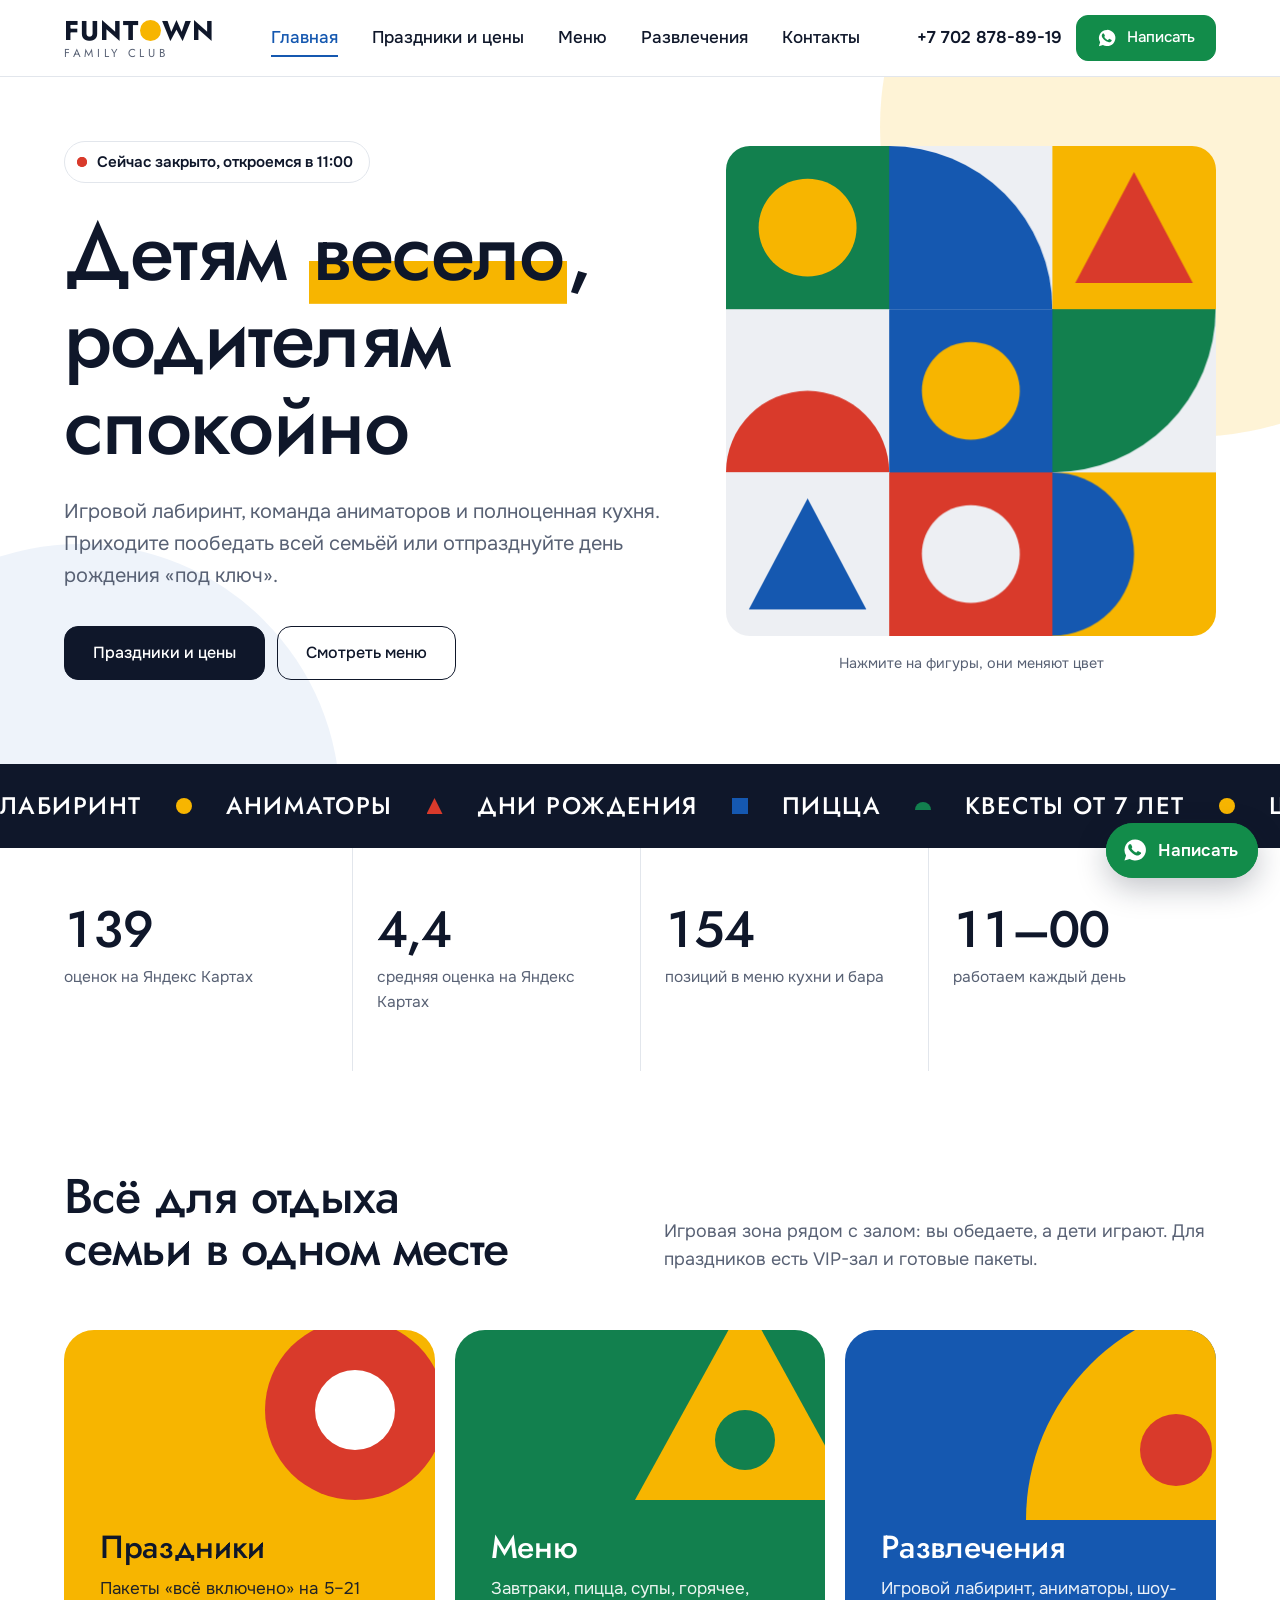
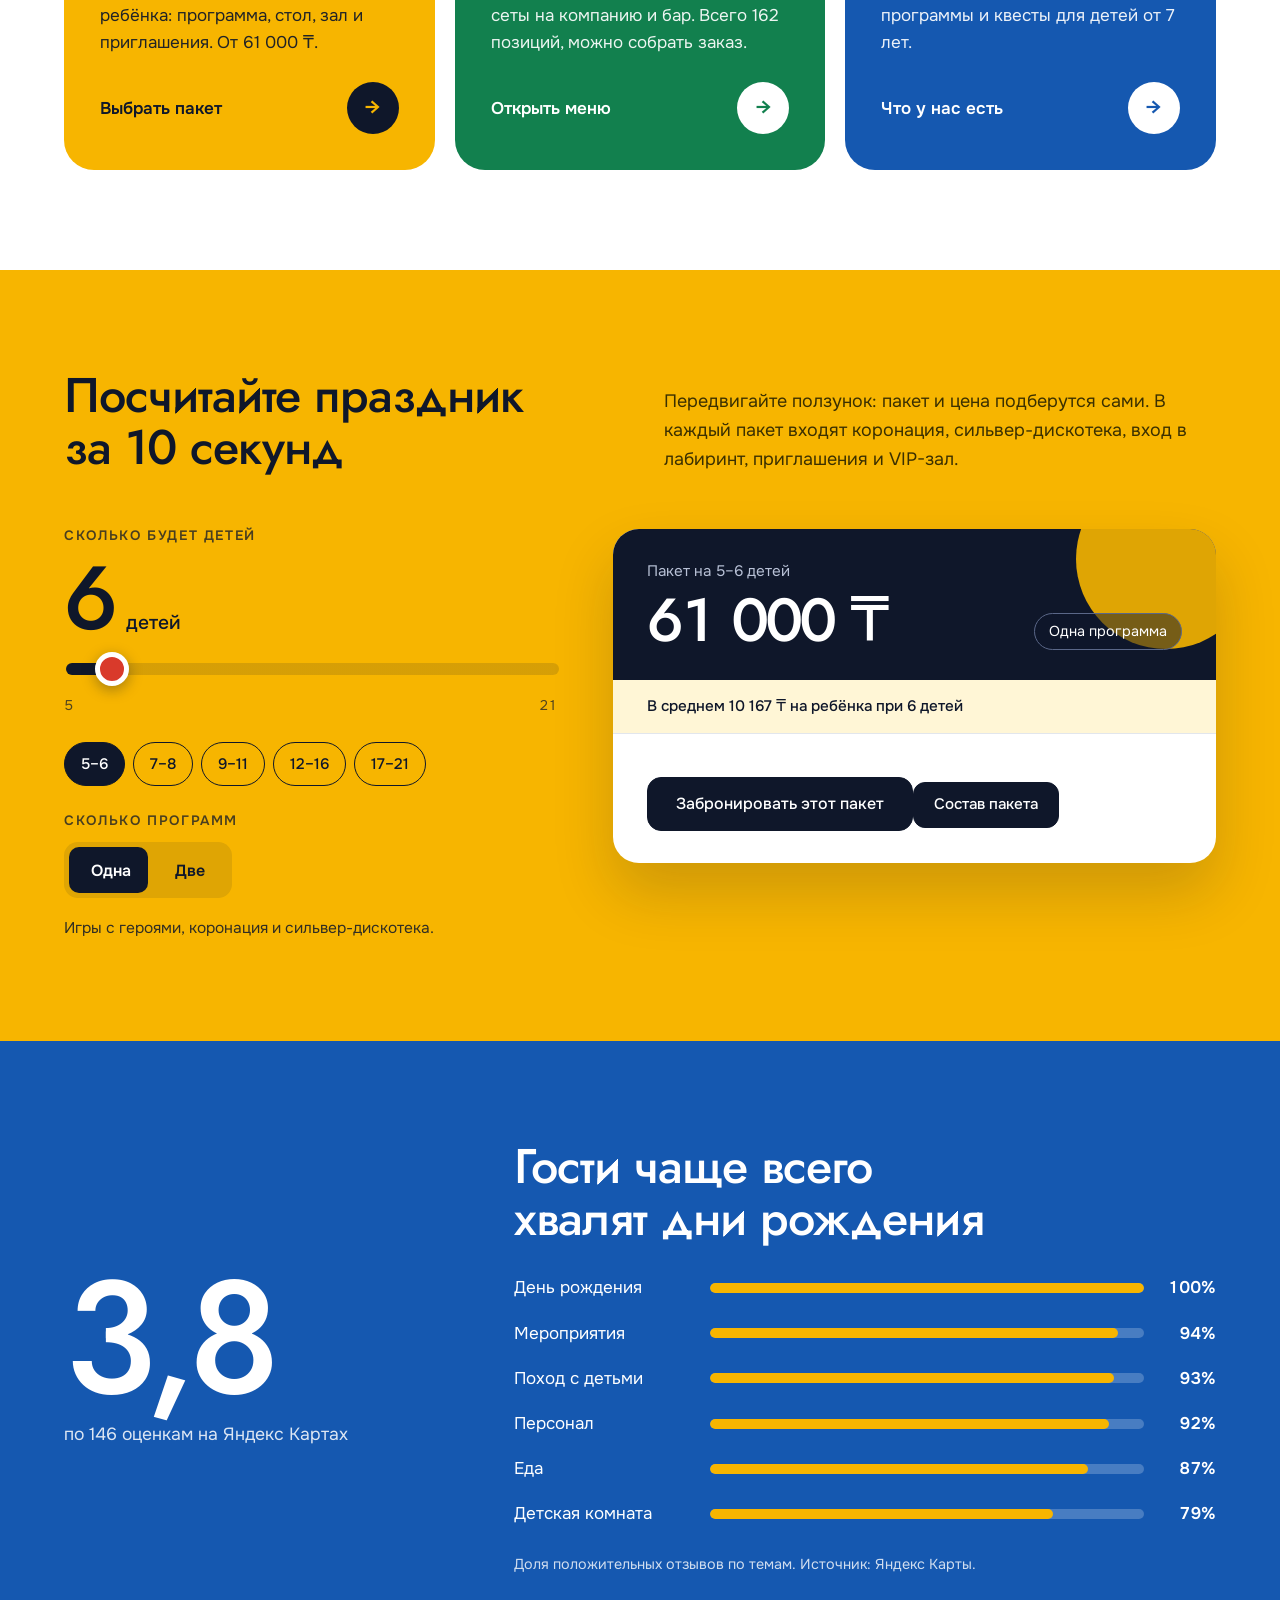
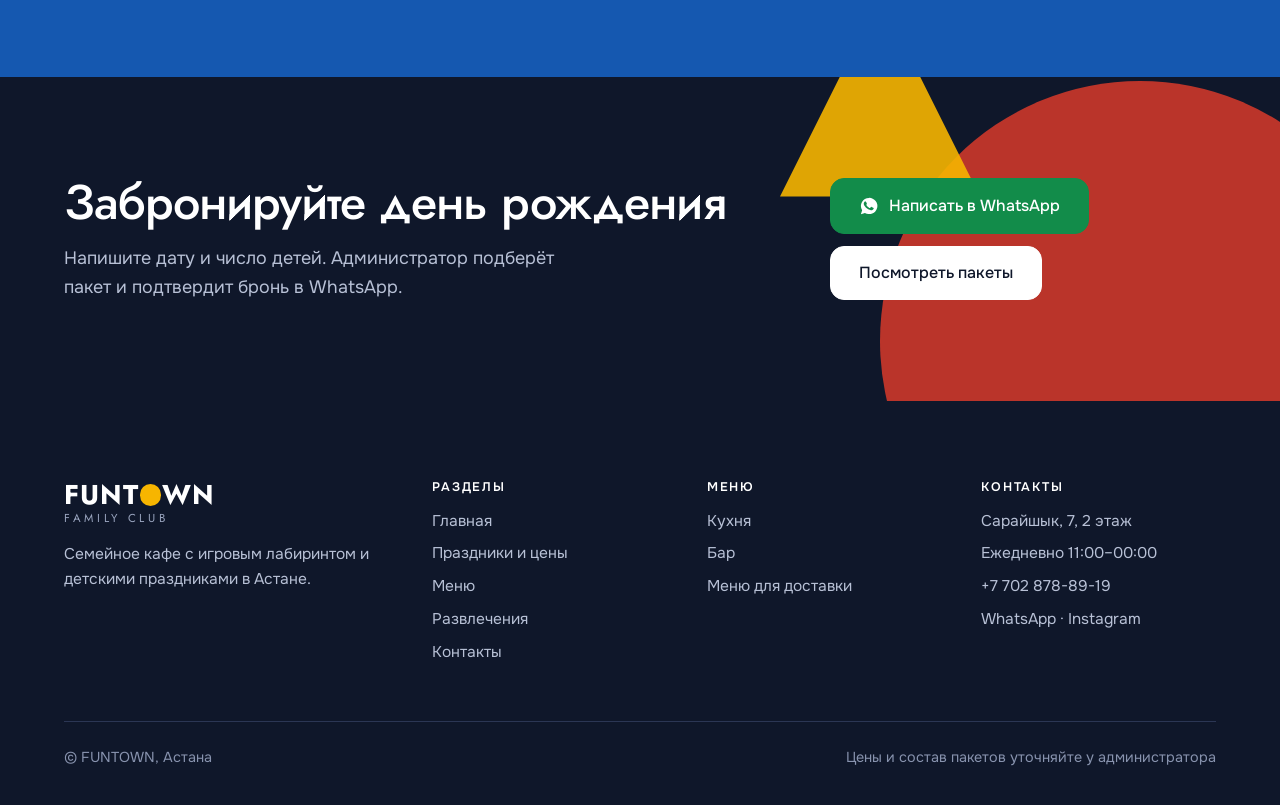
==== index.html @ bd216ad1 "Add FUNTOWN site" ====
<!DOCTYPE html>
<html lang="ru">
<head>
<meta charset="utf-8">
<meta name="viewport" content="width=device-width, initial-scale=1">
<title>FUNTOWN — семейное кафе в Астане</title>
<meta name="description" content="FUNTOWN family club: семейное кафе с игровым лабиринтом, аниматорами и детскими праздниками под ключ. Сарайшык, 7, Астана.">
<link rel="preconnect" href="https://fonts.googleapis.com">
<link rel="preconnect" href="https://fonts.gstatic.com" crossorigin>
<link href="https://fonts.googleapis.com/css2?family=Jost:wght@400;500;600;700&family=Onest:wght@400;500;600&display=swap" rel="stylesheet">
<link rel="stylesheet" href="styles.css">
</head>
<body class="">
<div class="progress" aria-hidden="true"></div>
<header class="site-header">
  <div class="container">
    <a class="brand" href="index.html" aria-label="FUNTOWN, на главную"><span class="wordmark">FUNT<span class="o"></span>WN</span><small>family club</small></a>
    <nav class="main-nav" id="nav" aria-label="Основное меню"><ul><li><a href="index.html" aria-current="page">Главная</a></li><li><a href="prazdniki.html">Праздники и цены</a></li><li><a href="menu.html">Меню</a></li><li><a href="razvlecheniya.html">Развлечения</a></li><li><a href="kontakty.html">Контакты</a></li></ul></nav>
    <div class="header-cta">
      <a class="phone" href="tel:+77028788919">+7 702 878-89-19</a>
      <a class="btn wa small" href="https://wa.me/77028788919" target="_blank" rel="noopener"><svg viewBox="0 0 32 32" aria-hidden="true"><path fill="currentColor" d="M16 3a13 13 0 0 0-11 19.700L3 29l6.500-2A13 13 0 1 0 16 3zm6.500 18c-.3.900-1.700 1.700-2.500 1.800-.7.100-1.500.100-4.500-1.100-3.800-1.600-6.200-5.400-6.400-5.600-.2-.3-1.500-2-1.500-3.800 0-1.800.9-2.700 1.300-3.100.3-.3.700-.4 1-.4h.7c.2 0 .5-.1.800.600l1.100 2.700c.1.200.2.400 0 .7l-.5.700c-.2.200-.4.400-.2.800.2.400 1 1.700 2.200 2.700 1.500 1.400 2.800 1.800 3.200 2 .4.200.6.200.9-.1l1.100-1.300c.3-.4.600-.3.900-.2l2.600 1.300c.4.200.6.300.7.500.1.300.1 1-.2 1.900z"/></svg>Написать</a>
      <button class="nav-toggle" id="navToggle" aria-label="Открыть меню" aria-expanded="false" aria-controls="nav"><i></i></button>
    </div>
  </div>
</header>
<main>

<section class="hero"><div class="container">
  <div>
    <div class="open-badge rise" data-open><i></i><span>Открыто сейчас</span></div>
    <h1 class="rise" style="--d:.1s">Детям <span class="mark">весело</span>, родителям спокойно</h1>
    <p class="lead rise" style="--d:.2s">Игровой лабиринт, команда аниматоров и полноценная кухня. Приходите пообедать всей семьёй или отпразднуйте день рождения «под ключ».</p>
    <div class="actions rise" style="--d:.3s">
      <a class="btn" href="prazdniki.html">Праздники и цены</a>
      <a class="btn line" href="menu.html">Смотреть меню</a>
    </div>
  </div>
  <div class="tile-wrap"><div class="tiles-frame"><svg class="tiles" viewBox="0 0 480 480" role="img" aria-label="Геометрический узор в цветах FUNTOWN" xmlns="http://www.w3.org/2000/svg"><g class="cell" style="--i:0"><rect class="bg" x="0" y="0" width="160" height="160" fill="#12804E"/><circle cx="80.0" cy="80.0" r="48.0" class="shape" fill="#F7B500"/></g><g class="cell" style="--i:1"><rect class="bg" x="160" y="0" width="160" height="160" fill="#EDEFF3"/><path d="M160 160L160 0A160 160 0 0 1 320 160Z" class="shape" fill="#1558B0"/></g><g class="cell" style="--i:2"><rect class="bg" x="320" y="0" width="160" height="160" fill="#F7B500"/><polygon points="400.0,25.6 457.6,134.4 342.4,134.4" class="shape" fill="#D93A2B"/></g><g class="cell" style="--i:3"><rect class="bg" x="0" y="160" width="160" height="160" fill="#EDEFF3"/><path d="M0 320A80.0 80.0 0 0 1 160 320Z" class="shape" fill="#D93A2B"/></g><g class="cell" style="--i:4"><rect class="bg" x="160" y="160" width="160" height="160" fill="#1558B0"/><circle cx="240.0" cy="240.0" r="48.0" class="shape" fill="#F7B500"/></g><g class="cell" style="--i:5"><rect class="bg" x="320" y="160" width="160" height="160" fill="#EDEFF3"/><path d="M320 160L480 160A160 160 0 0 1 320 320Z" class="shape" fill="#12804E"/></g><g class="cell" style="--i:6"><rect class="bg" x="0" y="320" width="160" height="160" fill="#EDEFF3"/><polygon points="80.0,345.6 137.6,454.4 22.400000000000002,454.4" class="shape" fill="#1558B0"/></g><g class="cell" style="--i:7"><rect class="bg" x="160" y="320" width="160" height="160" fill="#D93A2B"/><circle cx="240.0" cy="400.0" r="48.0" class="shape" fill="#EDEFF3"/></g><g class="cell" style="--i:8"><rect class="bg" x="320" y="320" width="160" height="160" fill="#F7B500"/><path d="M320 320A80.0 80.0 0 0 1 320 480Z" class="shape" fill="#1558B0"/></g></svg></div><span class="tile-hint">Нажмите на фигуры, они меняют цвет</span></div>
</div></section>

<div class="marquee" aria-hidden="true"><div class="marquee-track"><div class="marquee-set"><span>Лабиринт</span><i class="c"></i><span>Аниматоры</span><i class="t"></i><span>Дни рождения</span><i class="s"></i><span>Пицца</span><i class="h"></i><span>Квесты от 7 лет</span><i class="c"></i><span>Шоу-программы</span><i class="t"></i><span>Кофе и лимонады</span><i class="s"></i><span>VIP-зал</span><i class="h"></i><span>Доставка</span><i class="c"></i></div><div class="marquee-set"><span>Лабиринт</span><i class="c"></i><span>Аниматоры</span><i class="t"></i><span>Дни рождения</span><i class="s"></i><span>Пицца</span><i class="h"></i><span>Квесты от 7 лет</span><i class="c"></i><span>Шоу-программы</span><i class="t"></i><span>Кофе и лимонады</span><i class="s"></i><span>VIP-зал</span><i class="h"></i><span>Доставка</span><i class="c"></i></div></div></div>

<section class="stats"><div class="container">
  <div class="stat"><b data-count="146">146</b><span>оценок на Яндекс Картах</span></div>
  <div class="stat"><b data-count="4.6" data-dec="1">4,6</b><span>средняя оценка на Яндекс Картах</span></div>
  <div class="stat"><b data-count="162">162</b><span>позиций в меню кухни и бара</span></div>
  <div class="stat"><b>11–00</b><span>работаем каждый день</span></div>
</div></section>

<section class="section"><div class="container">
  <div class="section-head reveal">
    <h2>Всё для отдыха семьи в одном месте</h2>
    <p>Игровая зона рядом с залом: вы обедаете, а дети играют. Для праздников есть VIP-зал и готовые пакеты.</p>
  </div>
  <div class="dest">
    <a class="dcard y reveal" href="prazdniki.html"><svg class="deco" viewBox="0 0 260 260" aria-hidden="true"><circle cx="130" cy="130" r="90" fill="#D93A2B"/><circle cx="130" cy="130" r="40" fill="#fff"/></svg><h3>Праздники</h3><p>Пакеты «всё включено» на 5–21 ребёнка: программа, стол, зал и приглашения. От 61 000 ₸.</p><span class="go">Выбрать пакет<i></i></span></a>
    <a class="dcard g reveal late" href="menu.html"><svg class="deco" viewBox="0 0 260 260" aria-hidden="true"><polygon points="130,20 240,220 20,220" fill="#F7B500"/><circle cx="130" cy="160" r="30" fill="#12804E"/></svg><h3>Меню</h3><p>Завтраки, пицца, супы, горячее, сеты на компанию и бар. Всего 162 позиций, можно собрать заказ.</p><span class="go">Открыть меню<i></i></span></a>
    <a class="dcard b reveal late" href="razvlecheniya.html"><svg class="deco" viewBox="0 0 260 260" aria-hidden="true"><path d="M20 240A220 220 0 0 1 240 20L240 240Z" fill="#F7B500"/><circle cx="170" cy="170" r="36" fill="#D93A2B"/></svg><h3>Развлечения</h3><p>Игровой лабиринт, аниматоры, шоу-программы и квесты для детей от 7 лет.</p><span class="go">Что у нас есть<i></i></span></a>
  </div>
</div></section>

<section class="section yellow" id="calc"><div class="container">
  <div class="section-head reveal">
    <h2>Посчитайте праздник за 10 секунд</h2>
    <p>Передвигайте ползунок: пакет и цена подберутся сами. В каждый пакет входят коронация, сильвер-дискотека, вход в лабиринт, приглашения и VIP-зал.</p>
  </div>
  <div class="calc compact">
  <div>
    <h3>Сколько будет детей</h3>
    <div class="kids-out"><b id="kidsOut">6</b><span id="kidsWord">детей</span></div>
    <input type="range" id="kidsRange" min="5" max="21" step="1" value="6" aria-label="Количество детей">
    <div class="range-ends"><span>5</span><span>21</span></div>
    <div class="pk-chips" id="pkChips" role="group" aria-label="Размер пакета"></div>
    <h3>Сколько программ</h3>
    <div class="switch" id="progSwitch" data-v="1" role="group" aria-label="Количество программ">
      <button type="button" data-p="1" aria-pressed="true">Одна</button>
      <button type="button" data-p="2" aria-pressed="false">Две</button>
    </div>
    <p class="calc-note" id="progNote"></p>
  </div>
  <div class="pk-card" aria-live="polite">
    <div class="pk-top"><div><small id="pkTitle">Пакет на 5–6 детей</small><b id="pkPrice">61 000 ₸</b></div><em id="pkChip">Одна программа</em></div>
    <div class="pk-per" id="pkPer"></div>
    <div class="pk-foot" style="padding-top:28px"><a class="btn" id="pkBook" data-confetti href="kontakty.html#booking">Забронировать этот пакет</a><a class="btn small" style="margin-top:20px" href="prazdniki.html#packages">Состав пакета</a></div>
  </div>
</div>
</div></section>

<section class="section blue"><div class="container">
  <div class="rating">
    <div class="score reveal"><b data-count="4.6" data-dec="1">4,6</b><span>по 146 оценкам на Яндекс Картах</span></div>
    <div class="reveal late">
      <h2 style="margin-bottom:30px">Гости чаще всего хвалят дни рождения</h2>
      <div class="bars"><div class="bar"><span>День рождения</span><i><b style="--w:100%"></b></i><span>100%</span></div><div class="bar"><span>Мероприятия</span><i><b style="--w:94%"></b></i><span>94%</span></div><div class="bar"><span>Поход с детьми</span><i><b style="--w:93%"></b></i><span>93%</span></div><div class="bar"><span>Персонал</span><i><b style="--w:92%"></b></i><span>92%</span></div><div class="bar"><span>Еда</span><i><b style="--w:87%"></b></i><span>87%</span></div><div class="bar"><span>Детская комната</span><i><b style="--w:79%"></b></i><span>79%</span></div></div>
      <p class="src">Доля положительных отзывов по темам. Источник: Яндекс Карты.</p>
    </div>
  </div>
</div></section>
<section class="cta"><div class="container">
<div class="reveal"><h2>Забронируйте день рождения</h2><p>Напишите дату и число детей. Администратор подберёт пакет и подтвердит бронь в WhatsApp.</p></div>
<div class="actions"><a class="btn wa" data-confetti href="https://wa.me/77028788919" target="_blank" rel="noopener"><svg viewBox="0 0 32 32" aria-hidden="true"><path fill="currentColor" d="M16 3a13 13 0 0 0-11 19.700L3 29l6.500-2A13 13 0 1 0 16 3zm6.500 18c-.3.900-1.700 1.700-2.500 1.800-.7.100-1.500.100-4.500-1.100-3.800-1.600-6.200-5.400-6.400-5.600-.2-.3-1.500-2-1.500-3.800 0-1.800.9-2.700 1.300-3.100.3-.3.700-.4 1-.4h.7c.2 0 .5-.1.800.600l1.100 2.700c.1.200.2.400 0 .7l-.5.700c-.2.200-.4.400-.2.800.2.400 1 1.700 2.200 2.700 1.500 1.400 2.800 1.800 3.200 2 .4.200.6.200.9-.1l1.100-1.300c.3-.4.600-.3.900-.2l2.600 1.300c.4.200.6.300.7.500.1.300.1 1-.2 1.900z"/></svg>Написать в WhatsApp</a><a class="btn light" href="prazdniki.html#packages">Посмотреть пакеты</a></div>
</div></section>

</main>
<footer class="site-footer">
  <div class="container">
    <div class="foot-grid">
      <div>
        <a class="brand" href="index.html"><span class="wordmark">FUNT<span class="o"></span>WN</span><small>family club</small></a>
        <p style="margin-top:18px;max-width:22em">Семейное кафе с игровым лабиринтом и детскими праздниками в Астане.</p>
      </div>
      <div><h4>Разделы</h4><ul><li><a href="index.html">Главная</a></li><li><a href="prazdniki.html">Праздники и цены</a></li><li><a href="menu.html">Меню</a></li><li><a href="razvlecheniya.html">Развлечения</a></li><li><a href="kontakty.html">Контакты</a></li></ul></div>
      <div><h4>Меню</h4><ul><li><a href="menu.html#kitchen">Кухня</a></li><li><a href="menu.html#bar">Бар</a></li><li><a href="https://funtown.kamiqr.com/menu/delivery" target="_blank" rel="noopener">Меню для доставки</a></li></ul></div>
      <div><h4>Контакты</h4><ul>
        <li>Сарайшык, 7, 2 этаж</li><li>Ежедневно 11:00–00:00</li>
        <li><a href="tel:+77028788919">+7 702 878-89-19</a></li>
        <li><a href="https://wa.me/77028788919" target="_blank" rel="noopener">WhatsApp</a> · <a href="https://www.instagram.com/funtown_astana/" target="_blank" rel="noopener">Instagram</a></li></ul></div>
    </div>
    <div class="foot-bottom"><span>© FUNTOWN, Астана</span><span>Цены и состав пакетов уточняйте у администратора</span></div>
  </div>
</footer>
<a class="fab" href="https://wa.me/77028788919" target="_blank" rel="noopener" aria-label="Написать в WhatsApp"><svg viewBox="0 0 32 32" aria-hidden="true"><path fill="currentColor" d="M16 3a13 13 0 0 0-11 19.700L3 29l6.500-2A13 13 0 1 0 16 3zm6.500 18c-.3.900-1.700 1.700-2.500 1.800-.7.100-1.500.100-4.500-1.100-3.800-1.600-6.200-5.400-6.400-5.600-.2-.3-1.500-2-1.500-3.800 0-1.800.9-2.700 1.300-3.100.3-.3.700-.4 1-.4h.7c.2 0 .5-.1.800.600l1.100 2.700c.1.200.2.400 0 .7l-.5.700c-.2.200-.4.400-.2.800.2.400 1 1.700 2.200 2.700 1.500 1.400 2.800 1.800 3.200 2 .4.200.6.200.9-.1l1.100-1.300c.3-.4.600-.3.900-.2l2.600 1.300c.4.200.6.300.7.500.1.300.1 1-.2 1.900z"/></svg><span>Написать</span></a>
<script>window.FT_PACKS=[{"kids": "5–6", "p1": 61000, "p2": 96000, "menu": ["Пицца с колбасой, 2 шт (16 кусочков)", "Картофель фри, 800 г", "Куриные наггетсы, 16 шт", "Компот 2 л, вода 2 л"]}, {"kids": "7–8", "p1": 85000, "p2": 120000, "menu": ["Пицца с колбасой, 3 шт (24 кусочка)", "Картофель фри, 1 кг", "Куриные наггетсы, 24 шт", "Компот и вода"]}, {"kids": "9–11", "p1": 105000, "p2": 140000, "menu": ["Пицца с колбасой, 4 шт (32 кусочка)", "Пицца с сыром, 1 шт (8 кусочков)", "Картофель фри, 1,4 кг", "Куриные наггетсы, 32 шт", "Компот 5 л, вода 5 л"]}, {"kids": "12–16", "p1": 130000, "p2": 165000, "menu": ["Пицца с колбасой, 5 шт (40 кусочков)", "Пицца с сыром, 1 шт (8 кусочков)", "Картофель фри, 1,6 кг", "Куриные наггетсы, 40 шт", "Компот 4 л, вода 8 л"]}, {"kids": "17–21", "p1": 156000, "p2": 191000, "menu": ["Пицца с колбасой, 6 шт (48 кусочков)", "Пицца с сыром, 1 шт (8 кусочков)", "Картофель фри, 2 кг", "Куриные наггетсы, 56 шт", "Компот 7 л, вода 10 л"]}];</script>
<script src="app.js"></script>
</body>
</html>
---- styles.css ----
/* FUNTOWN — family club.
   Layout idea: calm white editorial grid, punctuated by full-colour blocks and flat geometric tiles from the logo. Motion is the personality. */
:root{
  --ink:#0F172A;
  --muted:#586174;
  --line:#E2E6EC;
  --paper:#FFFFFF;
  --band:#F5F6F8;
  --blue:#1558B0;
  --green:#12804E;
  --yellow:#F7B500;
  --red:#D93A2B;
  --wa:#128C4A;
  --ease:cubic-bezier(.2,.7,.2,1);
  --spring:cubic-bezier(.3,1.5,.5,1);
  --font-display:'Jost','Futura','Century Gothic',system-ui,sans-serif;
  --font-body:'Onest','Segoe UI',system-ui,sans-serif;
  --maxw:1200px;
  color-scheme:light;
}
*{box-sizing:border-box}
html{scroll-behavior:smooth;scroll-padding-top:96px}
body{margin:0;background:var(--paper);color:var(--ink);font-family:var(--font-body);font-size:17px;line-height:1.6;-webkit-font-smoothing:antialiased;overflow-x:hidden}
img,svg{max-width:100%}
a{color:inherit}
p{margin:0}
h1,h2,h3,h4{font-family:var(--font-display);font-weight:500;letter-spacing:-.02em;line-height:1.06;margin:0;text-wrap:balance}
h1{font-size:clamp(2.7rem,6.4vw,5.2rem)}
h2{font-size:clamp(1.9rem,3.8vw,3.2rem)}
h3{font-size:1.45rem;letter-spacing:-.01em}
h4{font-size:1.05rem;letter-spacing:0}
.container{width:100%;max-width:var(--maxw);margin:0 auto;padding:0 24px}
.muted{color:var(--muted)}
.kicker{font-family:var(--font-display);font-size:.85rem;font-weight:500;letter-spacing:.14em;text-transform:uppercase;color:var(--blue);margin-bottom:18px;display:flex;align-items:center;gap:10px}
.kicker::before{content:"";width:22px;height:22px;border-radius:50%;background:var(--yellow);flex:none}
:focus-visible{outline:2px solid var(--blue);outline-offset:3px;border-radius:6px}

/* ---------- motion helpers (everything is visible at rest) ---------- */
@keyframes rise{from{opacity:0;transform:translateY(26px)}to{opacity:1;transform:none}}
@keyframes pop{from{opacity:0;transform:scale(.4) rotate(-12deg)}to{opacity:1;transform:none}}
@keyframes fade{from{opacity:0}to{opacity:1}}
.rise{animation:rise .9s var(--ease) both;animation-delay:var(--d,0s)}
@supports (animation-timeline:view()){
  .reveal{animation:rise linear both;animation-timeline:view();animation-range:entry 0% entry 38%}
  .reveal.late{animation-range:entry 10% entry 48%}
}
@view-transition{navigation:auto}
::view-transition-old(root){animation:fade .25s ease reverse both}
::view-transition-new(root){animation:fade .35s ease both}

/* progress + fab */
.progress{position:fixed;left:0;top:0;height:3px;width:100%;background:linear-gradient(90deg,var(--red),var(--yellow),var(--green),var(--blue));transform-origin:0 50%;transform:scaleX(0);z-index:100}
.fab{position:fixed;right:22px;bottom:22px;z-index:60;display:flex;align-items:center;gap:10px;background:var(--wa);color:#fff;text-decoration:none;font-weight:600;border-radius:99px;padding:14px 20px 14px 16px;box-shadow:0 10px 30px rgba(15,23,42,.25);transition:transform .25s var(--spring)}
.fab:hover{transform:translateY(-3px) scale(1.04)}
.fab svg{width:26px;height:26px}
.fab::before{content:"";position:absolute;inset:0;border-radius:99px;border:2px solid var(--wa);animation:ring 2.6s ease-out infinite}
@keyframes ring{0%{transform:scale(1);opacity:.7}100%{transform:scale(1.45);opacity:0}}
canvas#confetti{position:fixed;inset:0;width:100%;height:100%;pointer-events:none;z-index:120}

/* ---------- buttons ---------- */
.btn{display:inline-flex;align-items:center;justify-content:center;gap:10px;font:500 1rem/1 var(--font-body);text-decoration:none;border-radius:14px;padding:17px 28px;min-height:54px;border:1.5px solid var(--ink);background:var(--ink);color:#fff;cursor:pointer;position:relative;overflow:hidden;isolation:isolate;transition:transform .25s var(--spring),color .2s,border-color .2s}
.btn::before{content:"";position:absolute;inset:0;background:var(--yellow);transform:translateY(101%);transition:transform .35s var(--ease);z-index:-1}
.btn:hover{transform:translateY(-2px);color:var(--ink);border-color:var(--ink)}
.btn:hover::before{transform:none}
.btn:active{transform:translateY(0) scale(.98)}
.btn.line{background:transparent;color:var(--ink)}
.btn.line::before{background:var(--ink)}
.btn.line:hover{color:#fff}
.btn.wa{background:var(--wa);border-color:var(--wa)}
.btn.wa::before{background:#0b6937}
.btn.wa:hover{color:#fff;border-color:#0b6937}
.btn.light{background:#fff;color:var(--ink);border-color:#fff}
.btn.light::before{background:var(--yellow)}
.btn svg{width:20px;height:20px;flex:none}
.btn.small{padding:12px 20px;min-height:46px;font-size:.95rem;border-radius:12px}
.link-arrow{font-weight:600;text-decoration:none;display:inline-flex;gap:8px;align-items:center;border-bottom:1.5px solid currentColor;padding-bottom:2px}
.link-arrow::after{content:"→";transition:transform .25s var(--spring)}
.link-arrow:hover{color:var(--blue)}.link-arrow:hover::after{transform:translateX(5px)}

/* ---------- header ---------- */
.site-header{position:sticky;top:0;z-index:50;background:rgba(255,255,255,.94);backdrop-filter:blur(8px);border-bottom:1px solid var(--line);transition:box-shadow .3s}
.site-header.scrolled{box-shadow:0 8px 30px rgba(15,23,42,.08)}
.site-header .container{display:flex;align-items:center;justify-content:space-between;gap:24px;height:76px;transition:height .3s}
.site-header.scrolled .container{height:66px}
.brand{display:inline-flex;flex-direction:column;text-decoration:none;line-height:1}
.wordmark{font-family:var(--font-display);font-weight:700;font-size:1.7rem;letter-spacing:.04em;display:inline-flex;align-items:center}
.wordmark .o{display:inline-block;width:.78em;height:.78em;border-radius:50%;background:var(--yellow);margin:0 .02em;transition:transform .6s var(--spring)}
.brand:hover .o{transform:rotate(360deg) scale(1.2);background:var(--red)}
.brand small{font-family:var(--font-display);font-size:.72rem;letter-spacing:.32em;text-transform:uppercase;color:var(--muted);margin-top:4px}
.main-nav ul{list-style:none;display:flex;gap:2px;margin:0;padding:0}
.main-nav a{display:block;text-decoration:none;font-weight:500;padding:10px 16px;border-radius:10px;color:var(--ink);position:relative}
.main-nav a::after{content:"";position:absolute;left:16px;right:16px;bottom:5px;height:2px;background:var(--ink);transform:scaleX(0);transform-origin:left;transition:transform .35s var(--ease)}
.main-nav a:hover::after,.main-nav a[aria-current="page"]::after{transform:scaleX(1)}
.main-nav a[aria-current="page"]{color:var(--blue)}
.main-nav a[aria-current="page"]::after{background:var(--blue)}
.header-cta{display:flex;align-items:center;gap:14px}
.phone{font-weight:600;text-decoration:none;white-space:nowrap}
.nav-toggle{display:none;width:46px;height:46px;border:1.5px solid var(--ink);border-radius:12px;background:#fff;cursor:pointer;padding:0;place-items:center}
.nav-toggle i,.nav-toggle i::before,.nav-toggle i::after{display:block;width:20px;height:2px;background:var(--ink);position:relative;content:"";transition:transform .3s var(--ease),background .2s}
.nav-toggle i::before{position:absolute;top:-7px}.nav-toggle i::after{position:absolute;top:7px}
.nav-toggle[aria-expanded="true"] i{background:transparent}
.nav-toggle[aria-expanded="true"] i::before{transform:translateY(7px) rotate(45deg)}
.nav-toggle[aria-expanded="true"] i::after{transform:translateY(-7px) rotate(-45deg)}

/* open-now badge */
.open-badge{display:inline-flex;align-items:center;gap:10px;font-weight:600;font-size:.95rem;padding:8px 16px 8px 12px;border:1px solid var(--line);border-radius:99px;background:#fff}
.open-badge i{width:10px;height:10px;border-radius:50%;background:var(--green);position:relative}
.open-badge i::after{content:"";position:absolute;inset:0;border-radius:50%;background:var(--green);animation:ring 2s ease-out infinite}
.open-badge.closed i,.open-badge.closed i::after{background:var(--red)}

/* ---------- hero ---------- */
.hero{padding:64px 0 84px;position:relative;overflow:hidden}
.hero .container{display:grid;grid-template-columns:1.1fr .9fr;gap:64px;align-items:center;position:relative;z-index:1}
.hero::before{content:"";position:absolute;right:-220px;top:-260px;width:620px;height:620px;border-radius:50%;background:var(--yellow);opacity:.16;animation:drift 14s ease-in-out infinite alternate}
.hero::after{content:"";position:absolute;left:-180px;bottom:-300px;width:520px;height:520px;border-radius:50%;background:var(--blue);opacity:.07;animation:drift 18s ease-in-out infinite alternate-reverse}
@keyframes drift{from{transform:translate(0,0)}to{transform:translate(-40px,30px)}}
.hero p.lead{font-size:1.25rem;color:var(--muted);max-width:32em;margin:26px 0 34px}
.hero .actions{display:flex;flex-wrap:wrap;gap:12px}
.hero .open-badge{margin-bottom:26px}
.mark{background:linear-gradient(var(--yellow),var(--yellow)) 0 90%/0% 36% no-repeat;animation:mark 1.1s .7s var(--ease) forwards;padding:0 .04em}
@keyframes mark{to{background-size:100% 36%}}
.tiles{width:100%;height:auto;display:block;border-radius:24px;overflow:visible}
.tiles .cell{cursor:pointer;transform-box:fill-box;transform-origin:center;animation:pop .8s var(--spring) both;animation-delay:calc(var(--i) * 80ms + .2s)}
.tiles .shape{transform-box:fill-box;transform-origin:center}
.tiles circle.shape,.tiles polygon.shape{animation:idle 8s ease-in-out infinite;animation-delay:calc(var(--i) * -1.1s)}
@keyframes idle{0%,100%{transform:rotate(0) scale(1)}50%{transform:rotate(14deg) scale(1.06)}}
@keyframes flip{0%{transform:rotate(0) scale(1)}60%{transform:rotate(200deg) scale(1.12)}100%{transform:rotate(180deg) scale(1)}}
.tiles .cell:hover .shape{animation:flip .7s var(--spring) both}
.tile-wrap{position:relative}
.tile-hint{display:block;text-align:center;margin-top:16px;color:var(--muted);font-size:.9rem}
.tiles-frame{border-radius:24px;overflow:hidden}

/* ---------- marquee ---------- */
.marquee{background:var(--ink);color:#fff;overflow:hidden;padding:22px 0;border-block:1px solid var(--ink)}
.marquee-track{display:flex;width:max-content;animation:scroll 38s linear infinite}
.marquee:hover .marquee-track{animation-play-state:paused}
.marquee-set{display:flex;align-items:center;gap:34px;padding-right:34px}
.marquee span{font-family:var(--font-display);font-size:1.5rem;font-weight:500;letter-spacing:.06em;text-transform:uppercase;white-space:nowrap}
.marquee i{display:block;width:16px;height:16px;flex:none}
.marquee i.c{border-radius:50%;background:var(--yellow)}
.marquee i.t{background:var(--red);clip-path:polygon(50% 0,100% 100%,0 100%)}
.marquee i.s{background:var(--blue)}
.marquee i.h{background:var(--green);border-radius:16px 16px 0 0;height:8px}
@keyframes scroll{to{transform:translateX(-50%)}}

/* ---------- stats ---------- */
.stats .container{display:grid;grid-template-columns:repeat(4,1fr)}
.stat{padding:56px 24px;border-left:1px solid var(--line)}
.stat:first-child{border-left:0;padding-left:0}
.stat b{display:block;font-family:var(--font-display);font-size:clamp(2.2rem,4vw,3.4rem);font-weight:500;letter-spacing:-.03em;line-height:1;font-variant-numeric:tabular-nums}
.stat span{display:block;margin-top:10px;color:var(--muted);font-size:.97rem}

/* ---------- sections ---------- */
.section{padding:100px 0}
.section.band{background:var(--band)}
.section.yellow{background:var(--yellow)}
.section.blue{background:var(--blue);color:#fff}
.section-head{display:grid;grid-template-columns:1fr 1fr;gap:48px;align-items:end;margin-bottom:56px}
.section-head p{color:var(--muted);font-size:1.12rem}
.section-head.single{grid-template-columns:1fr;max-width:780px}
.section.yellow .section-head p{color:#3B3000}
.section.blue .section-head p{color:#CFE0F7}
.section.blue .kicker{color:#fff}
.section.yellow .kicker::before{background:var(--ink)}
.section.blue .kicker::before{background:var(--yellow)}

/* ---------- destination cards ---------- */
.dest{display:grid;grid-template-columns:repeat(3,1fr);gap:20px}
.dcard{position:relative;display:flex;flex-direction:column;min-height:440px;padding:36px;border-radius:30px;overflow:hidden;text-decoration:none;color:#fff;isolation:isolate;transition:transform .5s var(--spring),box-shadow .4s}
.dcard:hover{transform:translateY(-8px);box-shadow:0 24px 50px rgba(15,23,42,.18)}
.dcard.y{background:var(--yellow);color:var(--ink)}
.dcard.g{background:var(--green)}
.dcard.b{background:var(--blue)}
.dcard h3{font-size:2rem;margin-top:auto}
.dcard p{margin-top:10px;max-width:22em;opacity:.92}
.dcard .go{margin-top:26px;display:flex;align-items:center;justify-content:space-between;font-weight:600}
.dcard .go i{width:52px;height:52px;border-radius:50%;background:currentColor;display:grid;place-items:center;transition:transform .45s var(--spring)}
.dcard .go i::after{content:"→";color:var(--blue);font-style:normal;font-size:1.3rem}
.dcard.y .go i::after{color:var(--yellow)}.dcard.g .go i::after{color:var(--green)}
.dcard:hover .go i{transform:rotate(-45deg) scale(1.12)}
.dcard .deco{position:absolute;right:-50px;top:-50px;width:260px;height:260px;z-index:-1;transition:transform .8s var(--spring)}
.dcard:hover .deco{transform:rotate(90deg) scale(1.1)}
.deco *{transform-box:fill-box;transform-origin:center}

/* ---------- calculator ---------- */
.calc{display:grid;grid-template-columns:.9fr 1.1fr;gap:56px;align-items:start}
.calc h3{font-family:var(--font-body);font-size:.85rem;letter-spacing:.12em;text-transform:uppercase;font-weight:600;margin:0 0 14px;opacity:.75}
.kids-out{display:flex;align-items:baseline;gap:12px;margin-bottom:18px}
.kids-out b{font-family:var(--font-display);font-size:clamp(3.6rem,8vw,5.6rem);font-weight:500;line-height:.9;letter-spacing:-.04em;font-variant-numeric:tabular-nums}
.kids-out span{font-size:1.2rem;font-weight:500}
input[type=range]{-webkit-appearance:none;appearance:none;width:100%;height:12px;border-radius:12px;background:linear-gradient(90deg,var(--ink) var(--p,0%),rgba(15,23,42,.14) var(--p,0%));border:0;padding:0;min-height:0;cursor:pointer}
input[type=range]::-webkit-slider-thumb{-webkit-appearance:none;width:34px;height:34px;border-radius:50%;background:var(--red);border:5px solid #fff;box-shadow:0 4px 14px rgba(15,23,42,.35);transition:transform .2s var(--spring)}
input[type=range]::-moz-range-thumb{width:24px;height:24px;border-radius:50%;background:var(--red);border:5px solid #fff;box-shadow:0 4px 14px rgba(15,23,42,.35)}
input[type=range]:active::-webkit-slider-thumb{transform:scale(1.2)}
input[type=range]:focus-visible{outline-offset:8px}
.range-ends{display:flex;justify-content:space-between;font-size:.88rem;opacity:.7;margin:10px 0 26px;font-variant-numeric:tabular-nums}
.pk-chips{display:flex;flex-wrap:wrap;gap:8px;margin-bottom:28px}
.pk-chips button{font:500 .95rem var(--font-body);border:1.5px solid currentColor;background:transparent;color:inherit;border-radius:99px;padding:9px 16px;min-height:44px;cursor:pointer;transition:background .2s,color .2s,transform .25s var(--spring)}
.pk-chips button:hover{transform:translateY(-2px)}
.pk-chips button[aria-pressed="true"]{background:var(--ink);border-color:var(--ink);color:#fff}
.section.blue .pk-chips button[aria-pressed="true"]{background:#fff;color:var(--blue);border-color:#fff}
.switch{display:inline-flex;background:rgba(15,23,42,.1);border-radius:14px;padding:5px;position:relative;margin-bottom:18px}
.switch button{font:600 1rem var(--font-body);border:0;background:transparent;color:inherit;padding:12px 22px;border-radius:10px;cursor:pointer;position:relative;z-index:1;min-height:46px;transition:color .25s}
.switch::before{content:"";position:absolute;top:5px;bottom:5px;left:5px;width:calc(50% - 5px);border-radius:10px;background:var(--ink);transition:transform .45s var(--spring)}
.switch[data-v="2"]::before{transform:translateX(100%)}
.switch button[aria-pressed="true"]{color:#fff}
.calc-note{font-size:.97rem;opacity:.85;max-width:30em}
.pk-card{border-radius:26px;background:#fff;color:var(--ink);overflow:hidden;box-shadow:0 30px 60px rgba(15,23,42,.18)}
.pk-top{display:flex;justify-content:space-between;align-items:flex-end;gap:16px;flex-wrap:wrap;padding:30px 34px;background:var(--ink);color:#fff;position:relative;overflow:hidden}
.pk-top::after{content:"";position:absolute;right:-40px;top:-60px;width:180px;height:180px;border-radius:50%;background:var(--yellow);opacity:.9;animation:drift 9s ease-in-out infinite alternate}
.pk-top > *{position:relative;z-index:1}
.pk-top small{display:block;color:#B8C1D6;font-size:.95rem;margin-bottom:6px}
.pk-top b{font-family:var(--font-display);font-weight:500;font-size:clamp(2.4rem,5vw,3.8rem);line-height:1;letter-spacing:-.03em;font-variant-numeric:tabular-nums}
.pk-top em{font-style:normal;border:1px solid #5A6788;border-radius:99px;padding:6px 14px;font-size:.9rem;background:rgba(15,23,42,.5)}
.pk-per{padding:14px 34px;background:#FFF6D6;font-size:.95rem;font-weight:500;border-bottom:1px solid var(--line)}
.pk-body{display:grid;grid-template-columns:1fr 1fr;gap:32px;padding:28px 34px}
.pk-body h4{font-family:var(--font-body);font-size:.8rem;letter-spacing:.12em;text-transform:uppercase;color:var(--muted);margin-bottom:12px;font-weight:600}
.ticks{list-style:none;margin:0;padding:0}
.ticks li{padding:9px 0 9px 28px;border-bottom:1px solid var(--line);font-size:.98rem;position:relative;animation:rise .5s var(--ease) both;animation-delay:calc(var(--k,0) * 45ms)}
.ticks li::before{content:"";position:absolute;left:0;top:16px;width:12px;height:12px;border-radius:50%;background:var(--green)}
.ticks li:last-child{border-bottom:0}
.pk-foot{padding:0 34px 32px}
.compact .pk-body,.compact .pk-foot .note{display:none}
.table-wrap{overflow-x:auto;border:1px solid var(--line);border-radius:18px;background:#fff;margin-top:40px}
table{border-collapse:collapse;width:100%;min-width:480px}
th,td{padding:16px 22px;text-align:left;border-bottom:1px solid var(--line);font-variant-numeric:tabular-nums}
th{font-size:.8rem;letter-spacing:.1em;text-transform:uppercase;color:var(--muted);font-weight:600;background:var(--band)}
tr{transition:background .2s}
tbody tr:hover{background:#FFF6D6}
tr:last-child td{border-bottom:0}
td:first-child{font-weight:600}
tr.on{background:#FFF6D6}

/* ---------- page head ---------- */
.page-head{padding:72px 0 56px;border-bottom:1px solid var(--line);position:relative;overflow:hidden}
.page-head .container{display:grid;grid-template-columns:1.2fr .8fr;gap:48px;align-items:end;position:relative}
.page-head::after{content:"";position:absolute;right:-90px;top:-110px;width:340px;height:340px;border-radius:50%;background:var(--yellow);opacity:.2;animation:drift 12s ease-in-out infinite alternate}
.page-head p{color:var(--muted);font-size:1.2rem;max-width:34em}
.crumbs{font-size:.92rem;color:var(--muted);margin-bottom:22px}
.crumbs a{text-decoration:none}.crumbs a:hover{color:var(--blue)}

/* ---------- steps ---------- */
.steps{display:grid;grid-template-columns:repeat(4,1fr);gap:20px;list-style:none;margin:0;padding:0;counter-reset:s}
.steps li{padding:30px 28px 32px;border-radius:24px;background:var(--band);position:relative;transition:transform .5s var(--spring),background .3s}
.steps li:hover{transform:translateY(-8px);background:#FFF1BF}
.steps span{display:inline-grid;place-items:center;width:46px;height:46px;border-radius:50%;background:var(--ink);color:#fff;font-family:var(--font-display);font-weight:500;margin-bottom:46px;transition:background .3s,transform .5s var(--spring)}
.steps li:hover span{background:var(--red);transform:rotate(360deg)}
.steps h3{margin-bottom:8px;font-size:1.3rem}
.steps p{color:var(--muted);font-size:.98rem}

/* ---------- two column list ---------- */
.cols2{columns:2;column-gap:56px;list-style:none;margin:0;padding:0}
.cols2 li{break-inside:avoid;padding:15px 0;border-bottom:1px solid var(--line);display:flex;gap:14px;align-items:center;transition:padding-left .35s var(--ease),color .2s}
.cols2 li::before{content:"";width:12px;height:12px;border-radius:50%;background:var(--yellow);flex:none;transition:transform .5s var(--spring),background .3s}
.cols2 li:nth-child(4n+2)::before{background:var(--red);border-radius:0;clip-path:polygon(50% 0,100% 100%,0 100%)}
.cols2 li:nth-child(4n+3)::before{background:var(--blue);border-radius:2px}
.cols2 li:nth-child(4n)::before{background:var(--green)}
.cols2 li:hover{padding-left:14px}
.cols2 li:hover::before{transform:rotate(180deg) scale(1.5)}

/* ---------- split rows ---------- */
.row-split{display:grid;grid-template-columns:1fr 1fr;gap:80px;align-items:center;padding:64px 0;border-top:1px solid var(--line)}
.row-split:first-of-type{border-top:0;padding-top:0}
.row-split.flip .art{order:2}
.row-split .art{border-radius:30px;overflow:hidden;box-shadow:0 30px 60px rgba(15,23,42,.1)}
.row-split .art .tiles{border-radius:0}
.row-split h2{font-size:clamp(1.9rem,3.2vw,2.7rem);margin-bottom:16px}
.row-split p{color:var(--muted);font-size:1.12rem}
.row-split ul{list-style:none;margin:22px 0 0;padding:0}
.row-split li{padding:12px 0;border-top:1px solid var(--line);display:flex;gap:12px;align-items:center}
.row-split li::before{content:"";width:10px;height:10px;border-radius:50%;background:var(--yellow)}
@supports (animation-timeline:view()){
  .row-split .art .tiles{animation:tilt linear both;animation-timeline:view();animation-range:entry 0% cover 50%}
  @keyframes tilt{from{transform:rotate(-8deg) scale(1.2)}to{transform:none}}
}

/* ---------- rating ---------- */
.rating{display:grid;grid-template-columns:.7fr 1.3fr;gap:72px;align-items:center}
.score b{display:block;font-family:var(--font-display);font-size:clamp(6rem,14vw,10rem);line-height:.85;font-weight:500;letter-spacing:-.05em}
.score span{display:block;opacity:.85;margin-top:14px;font-size:1.1rem}
.bars{display:grid;gap:18px}
.bar{display:grid;grid-template-columns:180px 1fr 56px;gap:16px;align-items:center}
.bar i{display:block;height:10px;border-radius:10px;background:rgba(255,255,255,.22);overflow:hidden}
.bar i b{display:block;height:100%;width:var(--w);background:var(--yellow);border-radius:10px}
.bar span:last-child{text-align:right;font-variant-numeric:tabular-nums;font-weight:600}
@supports (animation-timeline:view()){
  .bar i b{animation:grow linear both;animation-timeline:view();animation-range:entry 0% entry 90%}
  @keyframes grow{from{width:0}to{width:var(--w)}}
}
.src{margin-top:26px;opacity:.8;font-size:.9rem}

/* ---------- cta ---------- */
.cta{background:var(--ink);color:#fff;padding:100px 0;position:relative;overflow:hidden}
.cta::before{content:"";position:absolute;right:-120px;bottom:-200px;width:520px;height:520px;border-radius:50%;background:var(--red);opacity:.85;animation:drift 11s ease-in-out infinite alternate}
.cta::after{content:"";position:absolute;right:300px;top:-80px;width:200px;height:200px;background:var(--yellow);clip-path:polygon(50% 0,100% 100%,0 100%);opacity:.9;animation:drift 15s ease-in-out infinite alternate-reverse}
.cta .container{display:grid;grid-template-columns:1.3fr .7fr;gap:48px;align-items:center;position:relative;z-index:1}
.cta p{color:#B8C1D6;margin-top:16px;font-size:1.12rem;max-width:30em}
.cta .actions{display:flex;flex-direction:column;gap:12px;align-items:flex-start}

/* ---------- faq ---------- */
.faq{max-width:860px}
details{border-top:1px solid var(--line)}
details:last-of-type{border-bottom:1px solid var(--line)}
summary{cursor:pointer;list-style:none;padding:24px 0;font-weight:600;font-size:1.12rem;display:flex;justify-content:space-between;gap:16px;align-items:center;min-height:64px;transition:color .2s}
summary:hover{color:var(--blue)}
summary::-webkit-details-marker{display:none}
summary::after{content:"+";display:grid;place-items:center;width:36px;height:36px;border-radius:50%;background:var(--band);font-family:var(--font-display);font-size:1.5rem;font-weight:400;flex:none;transition:transform .4s var(--spring),background .2s}
details[open] summary::after{transform:rotate(135deg);background:var(--yellow)}
details p{padding:0 0 26px;color:var(--muted);max-width:42em;animation:rise .45s var(--ease) both}

/* ---------- contacts + form ---------- */
.contact{display:grid;grid-template-columns:1fr 1fr;gap:72px;align-items:start}
.info-list{border-top:1px solid var(--ink);margin:0}
.info-list div{display:grid;grid-template-columns:170px 1fr;gap:16px;padding:20px 0;border-bottom:1px solid var(--line)}
.info-list dt{color:var(--muted);font-size:.92rem}
.info-list dd{margin:0;font-weight:600}
.info-list a{text-decoration:none;border-bottom:1.5px solid var(--line);transition:border-color .2s}
.info-list a:hover{border-color:var(--ink)}
.form{border:1px solid var(--line);border-radius:26px;padding:34px;background:#fff;box-shadow:0 30px 60px rgba(15,23,42,.08)}
.form h3{margin-bottom:6px}
.form .sub{color:var(--muted);margin-bottom:22px}
.row{display:grid;grid-template-columns:1fr 1fr;gap:14px}
.field{margin-bottom:16px}
label{display:block;font-weight:600;font-size:.9rem;margin-bottom:6px}
input,select{width:100%;font:inherit;color:var(--ink);background:#fff;border:1.5px solid var(--line);border-radius:12px;padding:12px 14px;min-height:50px;transition:border-color .2s,box-shadow .2s}
input:hover,select:hover{border-color:#B9C1D0}
input:focus,select:focus{border-color:var(--blue);outline:0;box-shadow:0 0 0 4px #DCE8F8}
input[type=range]{border:0;box-shadow:none}
.bubble-wrap{background:#E9E4DA;border-radius:18px;padding:18px;margin:6px 0 18px;position:relative}
.bubble-wrap small{display:block;color:#5C5648;font-size:.78rem;letter-spacing:.08em;text-transform:uppercase;font-weight:600;margin-bottom:10px}
.bubble{background:#DCF8C6;border-radius:14px 14px 4px 14px;padding:12px 14px;font-size:.95rem;line-height:1.5;white-space:pre-wrap;color:#1B2B1B;max-width:92%;margin-left:auto;box-shadow:0 1px 1px rgba(0,0,0,.12);transition:background .3s}
.bubble.bump{animation:bump .35s var(--spring)}
@keyframes bump{50%{transform:scale(1.02)}}
.form-actions{display:flex;gap:10px;flex-wrap:wrap}
.form-actions .btn{flex:1;min-width:180px}
.copied{font-size:.9rem;color:var(--green);font-weight:600;min-height:1.4em;margin-top:10px}
.map{display:block;position:relative;border-radius:24px;overflow:hidden;border:1px solid var(--line);margin-top:32px;transition:transform .5s var(--spring)}
.map:hover{transform:scale(1.015)}
.map svg{display:block;width:100%;height:auto}
.pin-pulse{animation:pinring 2.4s ease-out infinite;transform-box:fill-box;transform-origin:center}
@keyframes pinring{0%{transform:scale(.4);opacity:.7}100%{transform:scale(2.4);opacity:0}}

/* ---------- menu ---------- */
.menu-bar{position:sticky;top:66px;z-index:30;background:#fff;border-bottom:1px solid var(--line);padding:14px 0}
.menu-bar .container{display:flex;flex-direction:column;gap:12px}
.menu-top{display:flex;gap:12px;align-items:center;flex-wrap:wrap}
.tabs{display:inline-flex;border:1.5px solid var(--ink);border-radius:12px;overflow:hidden;position:relative}
.tabs button{font:600 1rem var(--font-body);background:transparent;color:var(--ink);border:0;padding:12px 26px;min-height:48px;cursor:pointer;position:relative;z-index:1;transition:color .3s}
.tabs::before{content:"";position:absolute;top:0;bottom:0;left:0;width:50%;background:var(--ink);transition:transform .45s var(--spring)}
.tabs[data-v="bar"]::before{transform:translateX(100%)}
.tabs button[aria-selected="true"]{color:#fff}
.search{flex:1;min-width:200px;max-width:380px;position:relative}
.search input{min-height:48px;border-radius:12px;padding-left:42px}
.search::before{content:"";position:absolute;left:15px;top:50%;width:13px;height:13px;border:2px solid var(--muted);border-radius:50%;transform:translateY(-70%);pointer-events:none}
.search::after{content:"";position:absolute;left:27px;top:50%;width:7px;height:2px;background:var(--muted);transform:translateY(5px) rotate(45deg);pointer-events:none}
.price-filter{min-height:48px;width:auto;border-radius:12px;font-weight:500}
.chips{display:flex;gap:8px;overflow-x:auto;padding-bottom:4px;scrollbar-width:thin}
.chips[hidden]{display:none}
.chips button{flex:none;font:500 .92rem var(--font-body);background:var(--band);color:var(--ink);border:0;border-radius:99px;padding:9px 16px;min-height:40px;cursor:pointer;white-space:nowrap;transition:background .2s,color .2s,transform .25s var(--spring)}
.chips button:hover{background:#E6EAF1;transform:translateY(-2px)}
.chips button.on{background:var(--ink);color:#fff}
.menu-panel[hidden]{display:none}
.menu-cat{padding:60px 0 8px;scroll-margin-top:200px}
.menu-cat > header{display:flex;align-items:baseline;justify-content:space-between;gap:20px;border-bottom:1px solid var(--ink);padding-bottom:14px;margin-bottom:6px}
.menu-cat h2{font-size:clamp(1.7rem,3vw,2.4rem)}
.menu-cat .note{color:var(--muted);font-size:.95rem}
.items{display:grid;grid-template-columns:1fr 1fr;column-gap:64px;list-style:none;margin:0;padding:0}
.item{padding:20px 0;border-bottom:1px solid var(--line);break-inside:avoid;transition:background .25s,padding .3s var(--ease)}
.item:hover{background:linear-gradient(90deg,#FFF8DF,transparent);padding-left:12px}
.item.in-cart{background:linear-gradient(90deg,#E6F4EC,transparent)}
.item-main{display:flex;gap:16px;align-items:flex-start;justify-content:space-between}
.item-name{font-weight:600}
.item-prices{display:grid;gap:6px;justify-items:end}
.pv{display:flex;align-items:center;gap:10px;font-variant-numeric:tabular-nums;white-space:nowrap;font-weight:600}
.pv small{color:var(--muted);font-weight:400;font-size:.82rem}
.add{width:34px;height:34px;border-radius:50%;border:1.5px solid var(--ink);background:#fff;color:var(--ink);cursor:pointer;display:grid;place-items:center;font-size:1.2rem;line-height:1;padding:0;flex:none;transition:transform .35s var(--spring),background .2s,color .2s}
.add:hover{background:var(--yellow);transform:scale(1.15) rotate(90deg)}
.add.on{background:var(--green);border-color:var(--green);color:#fff}
.add.pulse{animation:bump .4s var(--spring)}
.item-desc{color:var(--muted);font-size:.93rem;margin-top:4px;max-width:34em}
.empty{padding:60px 0;color:var(--muted);display:none}
.age{margin-top:48px;padding:18px 22px;border:1px solid var(--line);border-radius:14px;color:var(--muted);font-size:.95rem}

/* cart */
.cart-bar{position:fixed;left:50%;bottom:20px;transform:translate(-50%,160%);z-index:70;background:var(--ink);color:#fff;border-radius:18px;padding:12px 12px 12px 22px;display:flex;align-items:center;gap:18px;box-shadow:0 18px 50px rgba(15,23,42,.4);transition:transform .55s var(--spring);max-width:calc(100% - 28px)}
.cart-bar.show{transform:translate(-50%,0)}
.cart-bar b{font-family:var(--font-display);font-weight:500;font-size:1.2rem;font-variant-numeric:tabular-nums}
.cart-bar span{color:#B8C1D6;font-size:.95rem}
.cart-bar .btn{padding:12px 20px;min-height:46px;border-radius:12px;background:var(--yellow);border-color:var(--yellow);color:var(--ink)}
.cart-bar .btn::before{background:#fff}
.drawer-back{position:fixed;inset:0;background:rgba(15,23,42,.5);opacity:0;pointer-events:none;transition:opacity .3s;z-index:80}
.drawer-back.show{opacity:1;pointer-events:auto}
.drawer{position:fixed;top:0;right:0;bottom:0;width:min(440px,100%);background:#fff;z-index:90;transform:translateX(105%);transition:transform .5s var(--ease);display:flex;flex-direction:column}
.drawer.show{transform:none}
.drawer header{display:flex;justify-content:space-between;align-items:center;padding:22px 24px;border-bottom:1px solid var(--line)}
.drawer header h3{font-size:1.5rem}
.drawer .x{width:42px;height:42px;border-radius:50%;border:1.5px solid var(--line);background:#fff;font-size:1.3rem;cursor:pointer}
.drawer .x:hover{background:var(--band)}
.drawer ul{list-style:none;margin:0;padding:8px 24px;overflow:auto;flex:1}
.drawer li{display:grid;grid-template-columns:1fr auto;gap:6px 12px;padding:16px 0;border-bottom:1px solid var(--line);animation:rise .35s var(--ease) both}
.drawer li small{display:block;color:var(--muted)}
.qty{display:inline-flex;align-items:center;gap:6px}
.qty button{width:32px;height:32px;border-radius:50%;border:1.5px solid var(--line);background:#fff;cursor:pointer;font-size:1.1rem;line-height:1}
.qty button:hover{background:var(--yellow);border-color:var(--yellow)}
.qty span{min-width:22px;text-align:center;font-weight:600}
.drawer footer{padding:20px 24px 24px;border-top:1px solid var(--line);display:grid;gap:12px}
.drawer .sum{display:flex;justify-content:space-between;font-weight:600;font-size:1.15rem}
.drawer .sum b{font-family:var(--font-display);font-weight:500;font-size:1.6rem;font-variant-numeric:tabular-nums}
.drawer .btn{width:100%}
.drawer .clear{background:none;border:0;color:var(--muted);cursor:pointer;font:inherit;text-decoration:underline}
.drawer .hint{color:var(--muted);font-size:.9rem}
.drawer .none{padding:40px 24px;color:var(--muted)}

/* ---------- footer ---------- */
.site-footer{background:var(--ink);color:#fff;padding:80px 0 36px}
.foot-grid{display:grid;grid-template-columns:1.4fr 1fr 1fr 1fr;gap:40px}
.site-footer .wordmark{color:#fff}
.site-footer .brand small{color:#9AA5BF}
.site-footer p,.site-footer li{color:#B8C1D6;font-size:.97rem}
.site-footer h4{font-family:var(--font-body);font-size:.78rem;letter-spacing:.14em;text-transform:uppercase;color:#fff;margin-bottom:14px;font-weight:600}
.site-footer ul{list-style:none;margin:0;padding:0;display:grid;gap:8px}
.site-footer a{text-decoration:none}.site-footer a:hover{color:#fff;text-decoration:underline}
.foot-bottom{margin-top:56px;padding-top:24px;border-top:1px solid #2B3654;display:flex;justify-content:space-between;gap:16px;flex-wrap:wrap;color:#8893AE;font-size:.9rem}

/* ---------- responsive ---------- */
@media (max-width:1020px){
  .hero .container,.page-head .container,.section-head,.calc,.rating,.cta .container,.contact,.row-split{grid-template-columns:1fr;gap:40px}
  .row-split.flip .art{order:0}
  .tile-wrap{max-width:480px}
  .dest{grid-template-columns:1fr}
  .dcard{min-height:340px}
  .steps{grid-template-columns:repeat(2,1fr)}
  .foot-grid{grid-template-columns:1fr 1fr}
  .phone{display:none}
  .cta::after{display:none}
}
@media (max-width:820px){
  .nav-toggle{display:grid}
  .main-nav{position:absolute;top:100%;left:0;right:0;background:#fff;border-bottom:1px solid var(--line);display:none;padding:10px 24px 20px}
  .main-nav.open{display:block;animation:rise .35s var(--ease)}
  .main-nav ul{flex-direction:column}
  .header-cta .btn{display:none}
  .items{grid-template-columns:1fr}
  .cols2{columns:1}
  .pk-body{grid-template-columns:1fr}
  .stats .container{grid-template-columns:repeat(2,1fr)}
  .stat:nth-child(3){border-left:0;padding-left:0}
  .stat:nth-child(n+3){border-top:1px solid var(--line)}
  .stat{padding:36px 24px}
}
@media (max-width:560px){
  body{font-size:16px}
  .container{padding:0 18px}
  .hero{padding:40px 0 56px}
  .section{padding:68px 0}
  .btn{width:100%}
  .steps{grid-template-columns:1fr}
  .row{grid-template-columns:1fr}
  .bar{grid-template-columns:1fr 48px;gap:6px 12px}
  .bar i{grid-column:1/-1;grid-row:2}
  .info-list div{grid-template-columns:1fr;gap:2px}
  .foot-grid{grid-template-columns:1fr}
  .tabs{width:100%}.tabs button{flex:1}
  .form{padding:24px}
  .fab span{display:none}.fab{padding:15px}
  .menu-page .fab{display:none}
  .cart-bar{left:14px;right:14px;transform:translateY(160%);max-width:none;justify-content:space-between}
  .cart-bar.show{transform:none}
  .cart-bar .btn{width:auto}
  .marquee span{font-size:1.15rem}
  .dcard{padding:28px}
}
@media (prefers-reduced-motion:reduce){
  *,*::before,*::after{animation:none!important;transition:none!important;scroll-behavior:auto!important}
  .mark{background-size:100% 36%}
}
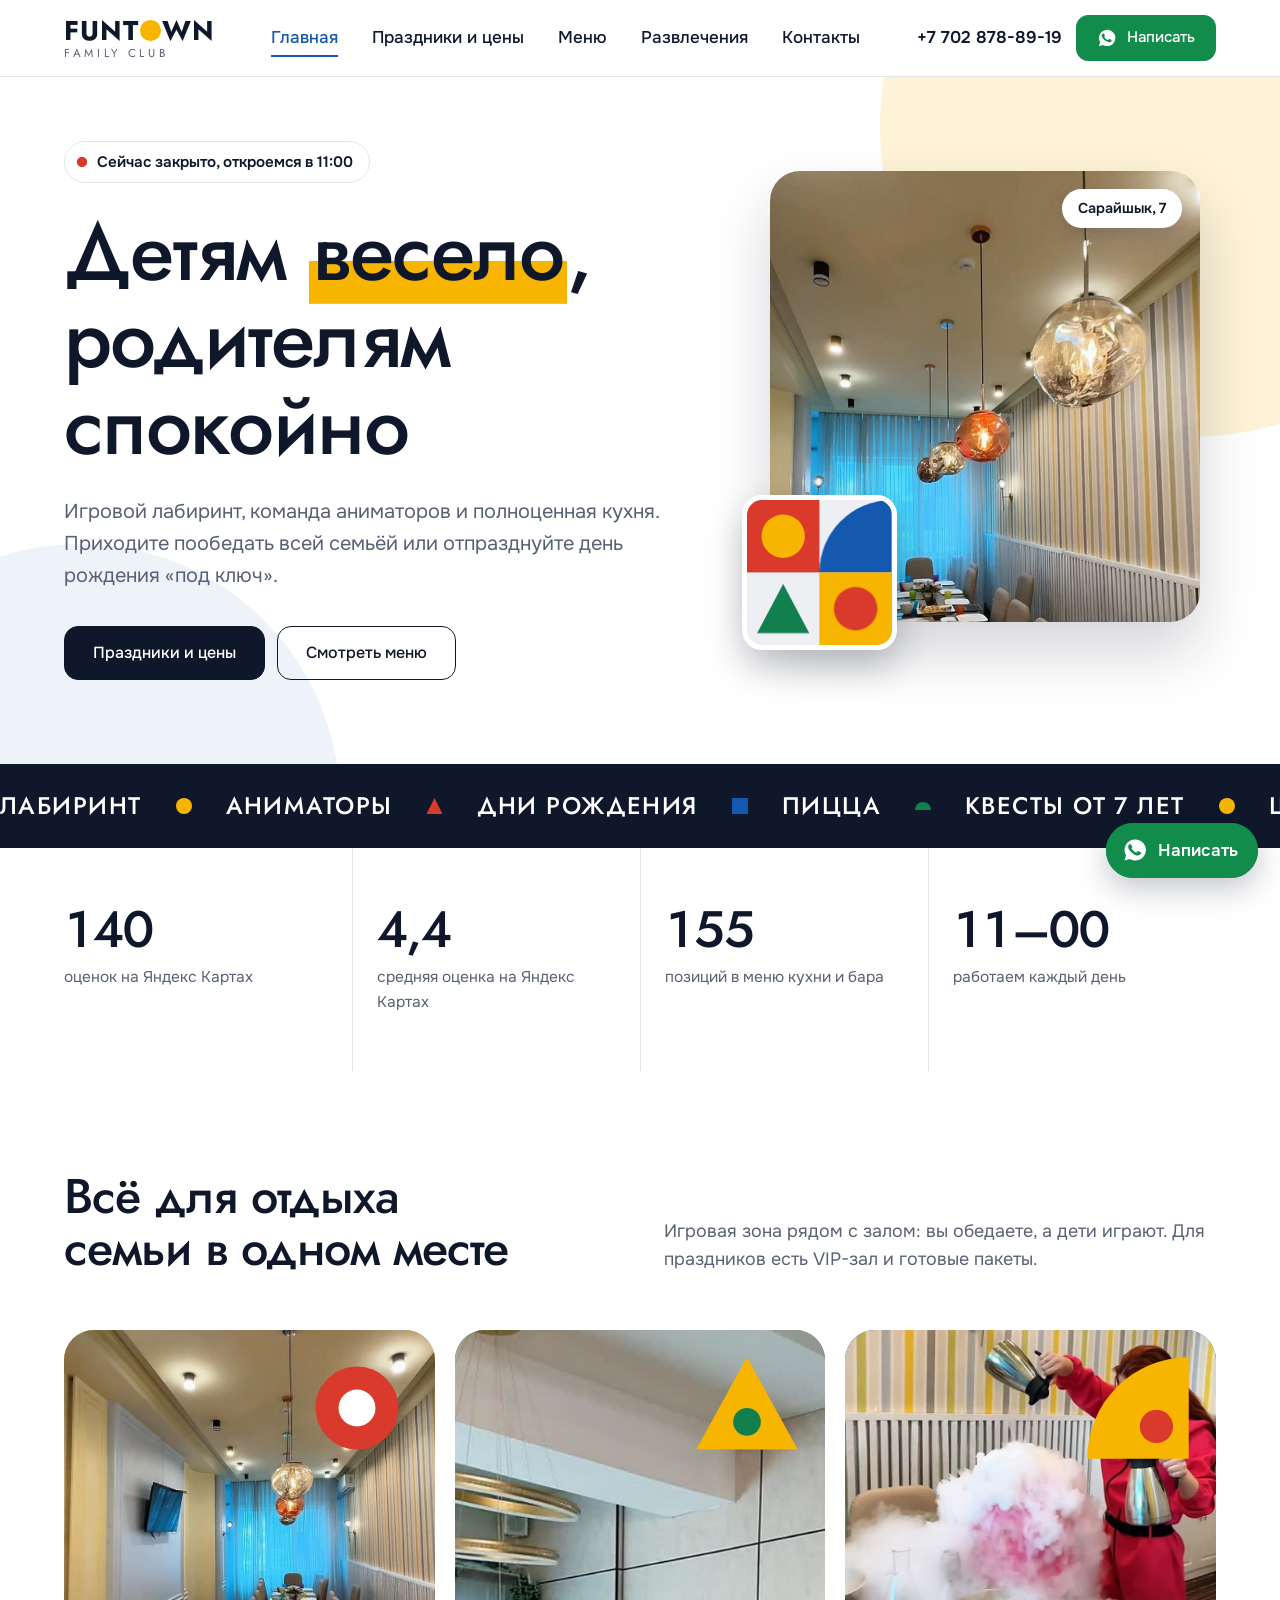
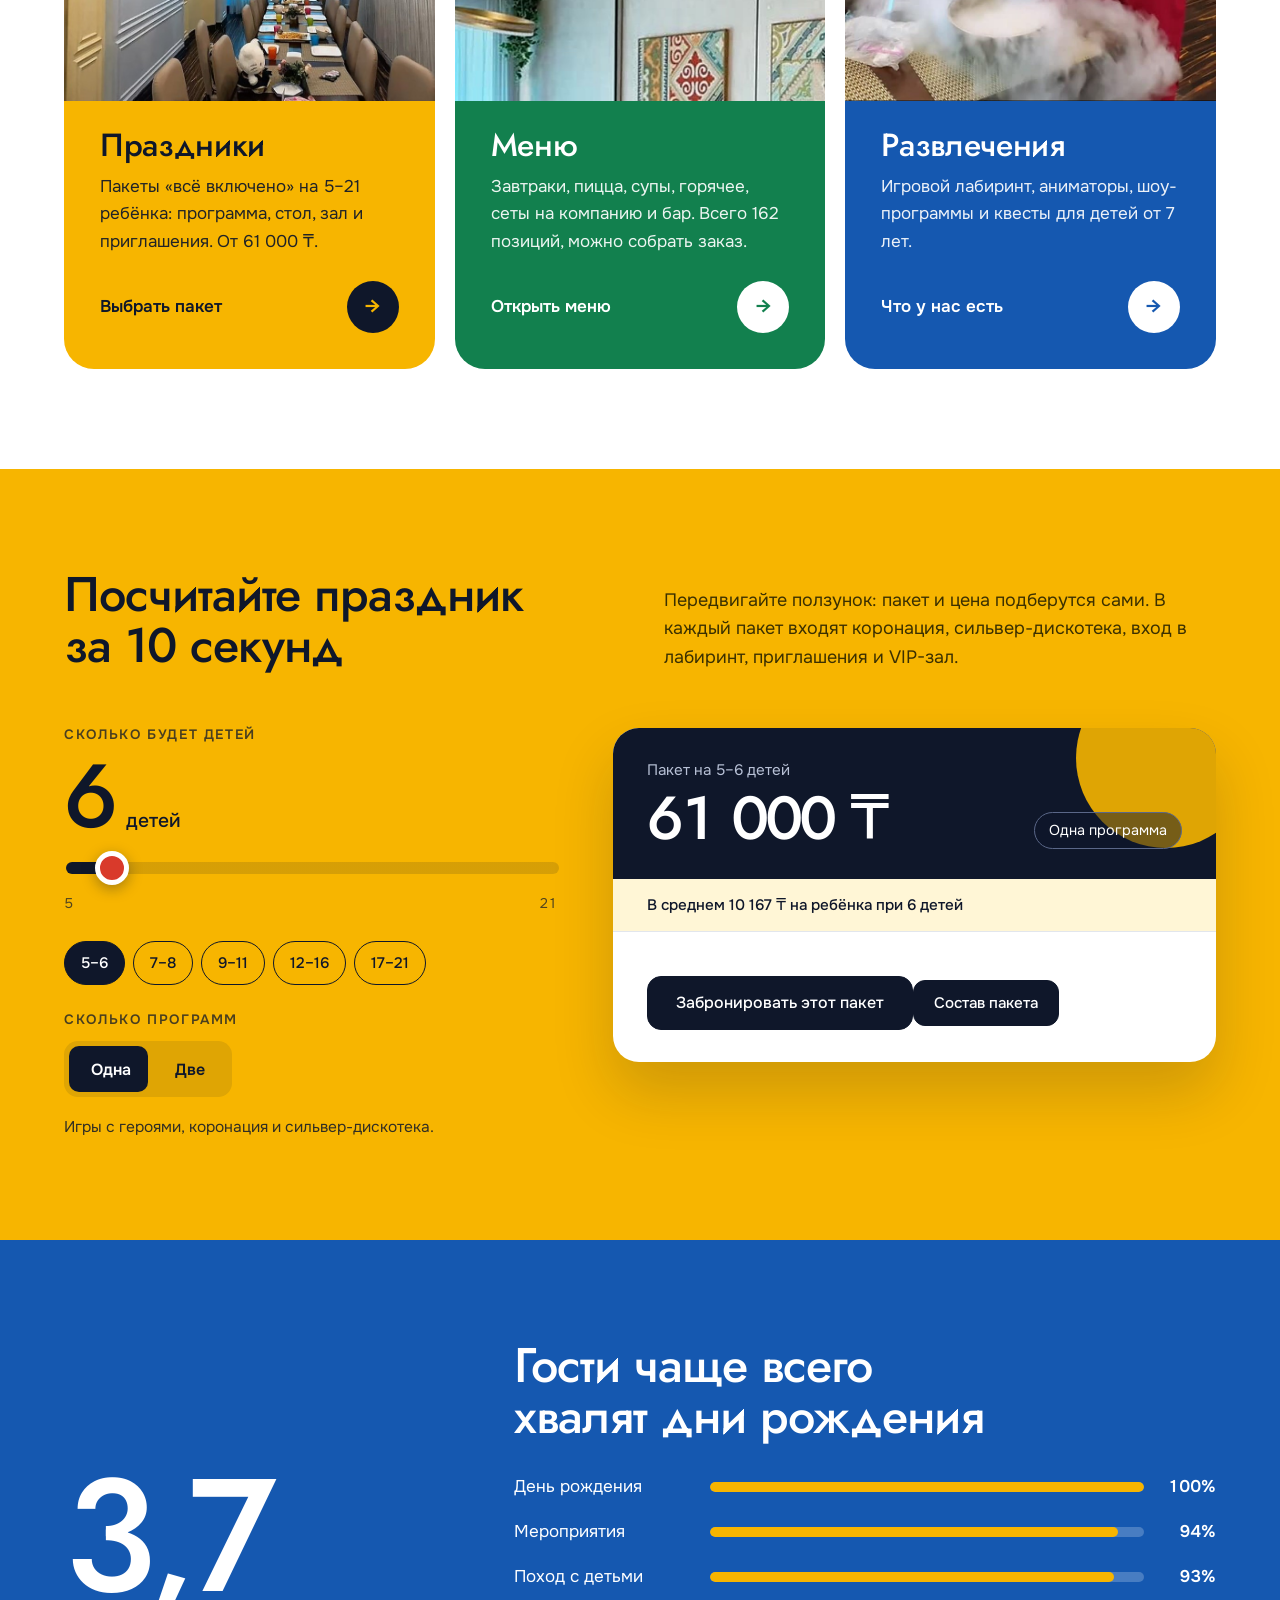
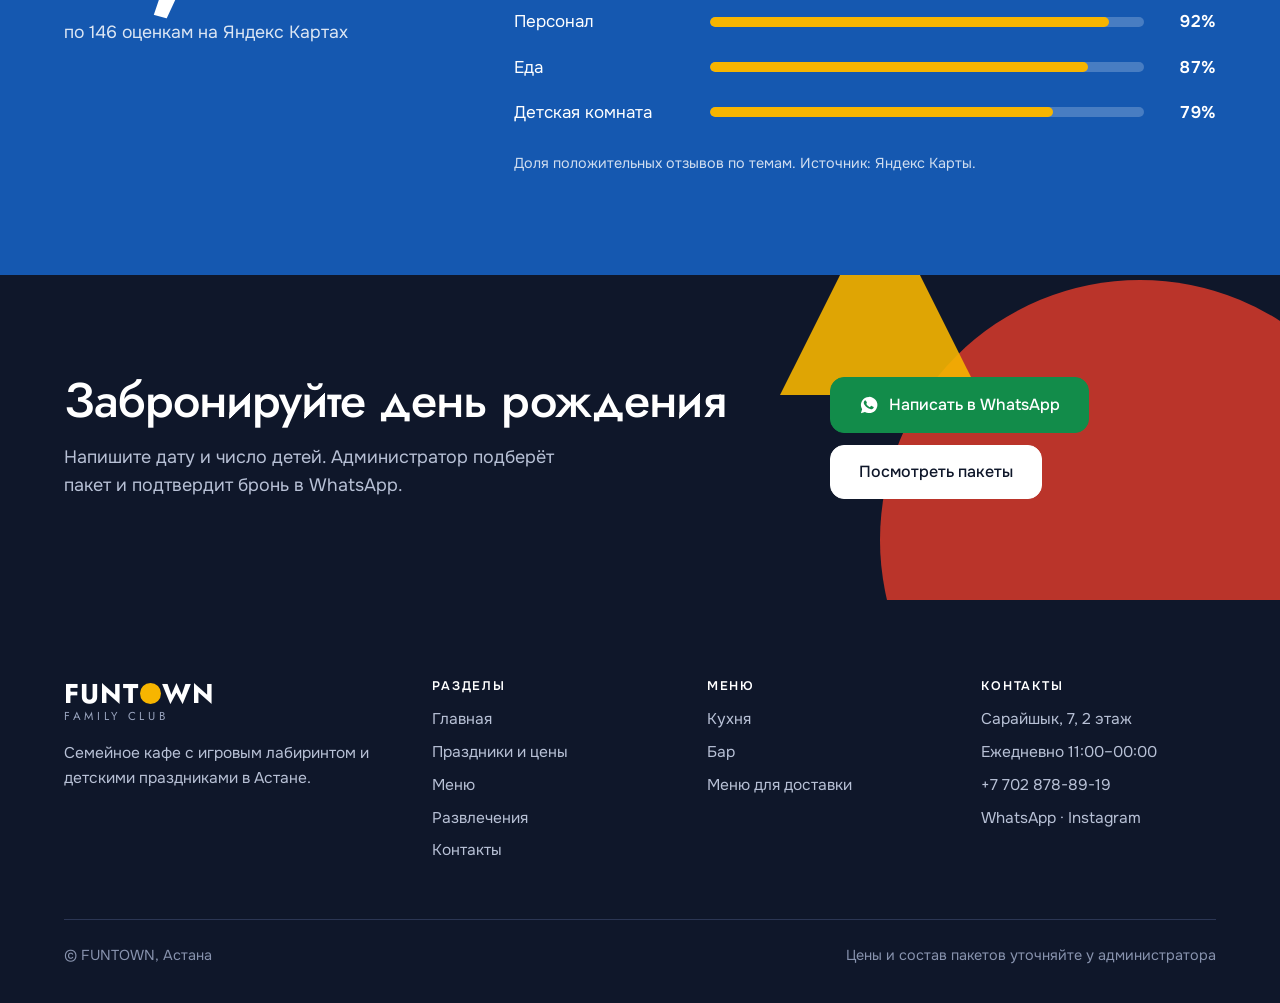
==== commit 3e6588dc: "Add photos and layout fixes (photo version) Co-Authored-By: Claude Sonnet 5.5 <noreply@anthropic.com" ====
--- a/index.html
+++ b/index.html
@@ -35,7 +35,7 @@
       <a class="btn line" href="menu.html">Смотреть меню</a>
     </div>
   </div>
-  <div class="tile-wrap"><div class="tiles-frame"><svg class="tiles" viewBox="0 0 480 480" role="img" aria-label="Геометрический узор в цветах FUNTOWN" xmlns="http://www.w3.org/2000/svg"><g class="cell" style="--i:0"><rect class="bg" x="0" y="0" width="160" height="160" fill="#12804E"/><circle cx="80.0" cy="80.0" r="48.0" class="shape" fill="#F7B500"/></g><g class="cell" style="--i:1"><rect class="bg" x="160" y="0" width="160" height="160" fill="#EDEFF3"/><path d="M160 160L160 0A160 160 0 0 1 320 160Z" class="shape" fill="#1558B0"/></g><g class="cell" style="--i:2"><rect class="bg" x="320" y="0" width="160" height="160" fill="#F7B500"/><polygon points="400.0,25.6 457.6,134.4 342.4,134.4" class="shape" fill="#D93A2B"/></g><g class="cell" style="--i:3"><rect class="bg" x="0" y="160" width="160" height="160" fill="#EDEFF3"/><path d="M0 320A80.0 80.0 0 0 1 160 320Z" class="shape" fill="#D93A2B"/></g><g class="cell" style="--i:4"><rect class="bg" x="160" y="160" width="160" height="160" fill="#1558B0"/><circle cx="240.0" cy="240.0" r="48.0" class="shape" fill="#F7B500"/></g><g class="cell" style="--i:5"><rect class="bg" x="320" y="160" width="160" height="160" fill="#EDEFF3"/><path d="M320 160L480 160A160 160 0 0 1 320 320Z" class="shape" fill="#12804E"/></g><g class="cell" style="--i:6"><rect class="bg" x="0" y="320" width="160" height="160" fill="#EDEFF3"/><polygon points="80.0,345.6 137.6,454.4 22.400000000000002,454.4" class="shape" fill="#1558B0"/></g><g class="cell" style="--i:7"><rect class="bg" x="160" y="320" width="160" height="160" fill="#D93A2B"/><circle cx="240.0" cy="400.0" r="48.0" class="shape" fill="#EDEFF3"/></g><g class="cell" style="--i:8"><rect class="bg" x="320" y="320" width="160" height="160" fill="#F7B500"/><path d="M320 320A80.0 80.0 0 0 1 320 480Z" class="shape" fill="#1558B0"/></g></svg></div><span class="tile-hint">Нажмите на фигуры, они меняют цвет</span></div>
+  <div class="hero-photo rise" style="--d:.15s"><img src="img/hall-lamps.jpg" alt="Зал FUNTOWN с цветными подвесными лампами и накрытым столом" width="900" height="775"><div class="hero-tiles"><svg class="tiles" viewBox="0 0 320 320" role="img" aria-label="" xmlns="http://www.w3.org/2000/svg"><g class="cell" style="--i:0"><rect class="bg" x="0" y="0" width="160" height="160" fill="#D93A2B"/><circle cx="80.0" cy="80.0" r="48.0" class="shape" fill="#F7B500"/></g><g class="cell" style="--i:1"><rect class="bg" x="160" y="0" width="160" height="160" fill="#EDEFF3"/><path d="M320 160L160 160A160 160 0 0 1 320 0Z" class="shape" fill="#1558B0"/></g><g class="cell" style="--i:2"><rect class="bg" x="0" y="160" width="160" height="160" fill="#EDEFF3"/><polygon points="80.0,185.6 137.6,294.4 22.400000000000002,294.4" class="shape" fill="#12804E"/></g><g class="cell" style="--i:3"><rect class="bg" x="160" y="160" width="160" height="160" fill="#F7B500"/><circle cx="240.0" cy="240.0" r="48.0" class="shape" fill="#D93A2B"/></g></svg></div><span class="hero-chip">Сарайшык, 7</span></div>
 </div></section>
 
 <div class="marquee" aria-hidden="true"><div class="marquee-track"><div class="marquee-set"><span>Лабиринт</span><i class="c"></i><span>Аниматоры</span><i class="t"></i><span>Дни рождения</span><i class="s"></i><span>Пицца</span><i class="h"></i><span>Квесты от 7 лет</span><i class="c"></i><span>Шоу-программы</span><i class="t"></i><span>Кофе и лимонады</span><i class="s"></i><span>VIP-зал</span><i class="h"></i><span>Доставка</span><i class="c"></i></div><div class="marquee-set"><span>Лабиринт</span><i class="c"></i><span>Аниматоры</span><i class="t"></i><span>Дни рождения</span><i class="s"></i><span>Пицца</span><i class="h"></i><span>Квесты от 7 лет</span><i class="c"></i><span>Шоу-программы</span><i class="t"></i><span>Кофе и лимонады</span><i class="s"></i><span>VIP-зал</span><i class="h"></i><span>Доставка</span><i class="c"></i></div></div></div>
@@ -53,9 +53,9 @@
     <p>Игровая зона рядом с залом: вы обедаете, а дети играют. Для праздников есть VIP-зал и готовые пакеты.</p>
   </div>
   <div class="dest">
-    <a class="dcard y reveal" href="prazdniki.html"><svg class="deco" viewBox="0 0 260 260" aria-hidden="true"><circle cx="130" cy="130" r="90" fill="#D93A2B"/><circle cx="130" cy="130" r="40" fill="#fff"/></svg><h3>Праздники</h3><p>Пакеты «всё включено» на 5–21 ребёнка: программа, стол, зал и приглашения. От 61 000 ₸.</p><span class="go">Выбрать пакет<i></i></span></a>
-    <a class="dcard g reveal late" href="menu.html"><svg class="deco" viewBox="0 0 260 260" aria-hidden="true"><polygon points="130,20 240,220 20,220" fill="#F7B500"/><circle cx="130" cy="160" r="30" fill="#12804E"/></svg><h3>Меню</h3><p>Завтраки, пицца, супы, горячее, сеты на компанию и бар. Всего 162 позиций, можно собрать заказ.</p><span class="go">Открыть меню<i></i></span></a>
-    <a class="dcard b reveal late" href="razvlecheniya.html"><svg class="deco" viewBox="0 0 260 260" aria-hidden="true"><path d="M20 240A220 220 0 0 1 240 20L240 240Z" fill="#F7B500"/><circle cx="170" cy="170" r="36" fill="#D93A2B"/></svg><h3>Развлечения</h3><p>Игровой лабиринт, аниматоры, шоу-программы и квесты для детей от 7 лет.</p><span class="go">Что у нас есть<i></i></span></a>
+    <a class="dcard y photo reveal" href="prazdniki.html"><img class="dphoto" src="img/hall-table.jpg" alt="" loading="lazy"><svg class="deco" viewBox="0 0 260 260" aria-hidden="true"><circle cx="130" cy="130" r="90" fill="#D93A2B"/><circle cx="130" cy="130" r="40" fill="#fff"/></svg><h3>Праздники</h3><p>Пакеты «всё включено» на 5–21 ребёнка: программа, стол, зал и приглашения. От 61 000 ₸.</p><span class="go">Выбрать пакет<i></i></span></a>
+    <a class="dcard g photo reveal late" href="menu.html"><img class="dphoto" src="img/interior-art.jpg" alt="" loading="lazy"><svg class="deco" viewBox="0 0 260 260" aria-hidden="true"><polygon points="130,20 240,220 20,220" fill="#F7B500"/><circle cx="130" cy="160" r="30" fill="#12804E"/></svg><h3>Меню</h3><p>Завтраки, пицца, супы, горячее, сеты на компанию и бар. Всего 162 позиций, можно собрать заказ.</p><span class="go">Открыть меню<i></i></span></a>
+    <a class="dcard b photo reveal late" href="razvlecheniya.html"><img class="dphoto" src="img/cryo-show.jpg" alt="" loading="lazy"><svg class="deco" viewBox="0 0 260 260" aria-hidden="true"><path d="M20 240A220 220 0 0 1 240 20L240 240Z" fill="#F7B500"/><circle cx="170" cy="170" r="36" fill="#D93A2B"/></svg><h3>Развлечения</h3><p>Игровой лабиринт, аниматоры, шоу-программы и квесты для детей от 7 лет.</p><span class="go">Что у нас есть<i></i></span></a>
   </div>
 </div></section>
 
--- a/styles.css
+++ b/styles.css
@@ -474,3 +474,26 @@
   *,*::before,*::after{animation:none!important;transition:none!important;scroll-behavior:auto!important}
   .mark{background-size:100% 36%}
 }
+
+/* ---------- photos ---------- */
+.hero-photo{position:relative;margin:0 0 28px 28px;max-width:430px;justify-self:center;width:100%}
+.hero-photo img{display:block;width:100%;height:auto;aspect-ratio:1/1.05;object-fit:cover;border-radius:30px;box-shadow:0 30px 60px rgba(15,23,42,.18)}
+.hero-tiles{position:absolute;left:-28px;bottom:-28px;width:36%;border-radius:20px;overflow:hidden;box-shadow:0 16px 36px rgba(15,23,42,.25);border:5px solid #fff;background:#fff}
+.hero-tiles .tiles{border-radius:0}
+.hero-chip{position:absolute;right:18px;top:18px;background:#fff;border-radius:99px;padding:8px 16px;font-weight:600;font-size:.9rem;box-shadow:0 8px 20px rgba(15,23,42,.18)}
+.dcard.photo{overflow:hidden}
+.dcard.photo h3{margin-top:0}
+.dcard .dphoto{order:-1;display:block;flex:1 1 auto;min-height:230px;width:calc(100% + 72px);max-width:none;margin:-36px -36px 28px;object-fit:cover;transition:transform .8s var(--ease)}
+.dcard:hover .dphoto{transform:scale(1.07)}
+.dcard.photo .deco{width:120px;height:120px;right:18px;top:18px;z-index:1;pointer-events:none}
+.dcard.photo{min-height:560px}
+.banner{margin:0;position:relative;border-radius:30px;overflow:hidden}
+.banner img{display:block;width:100%;aspect-ratio:16/7;object-fit:cover;object-position:50% 80%;transition:transform 1.2s var(--ease)}
+.banner:hover img{transform:scale(1.04)}
+.banner figcaption{position:absolute;left:22px;bottom:20px;background:#fff;border-radius:99px;padding:9px 18px;font-weight:600;font-size:.95rem}
+.row-split .art img{display:block;width:100%;aspect-ratio:1;object-fit:cover}
+@supports (animation-timeline:view()){
+  .row-split .art img{animation:tilt linear both;animation-timeline:view();animation-range:entry 0% cover 50%}
+}
+@media (max-width:1020px){.hero-photo{margin:0 0 28px 28px;max-width:420px;justify-self:start}.dcard.photo{min-height:560px}}
+@media (max-width:560px){.banner img{aspect-ratio:4/3}.hero-photo{margin-left:20px}}
